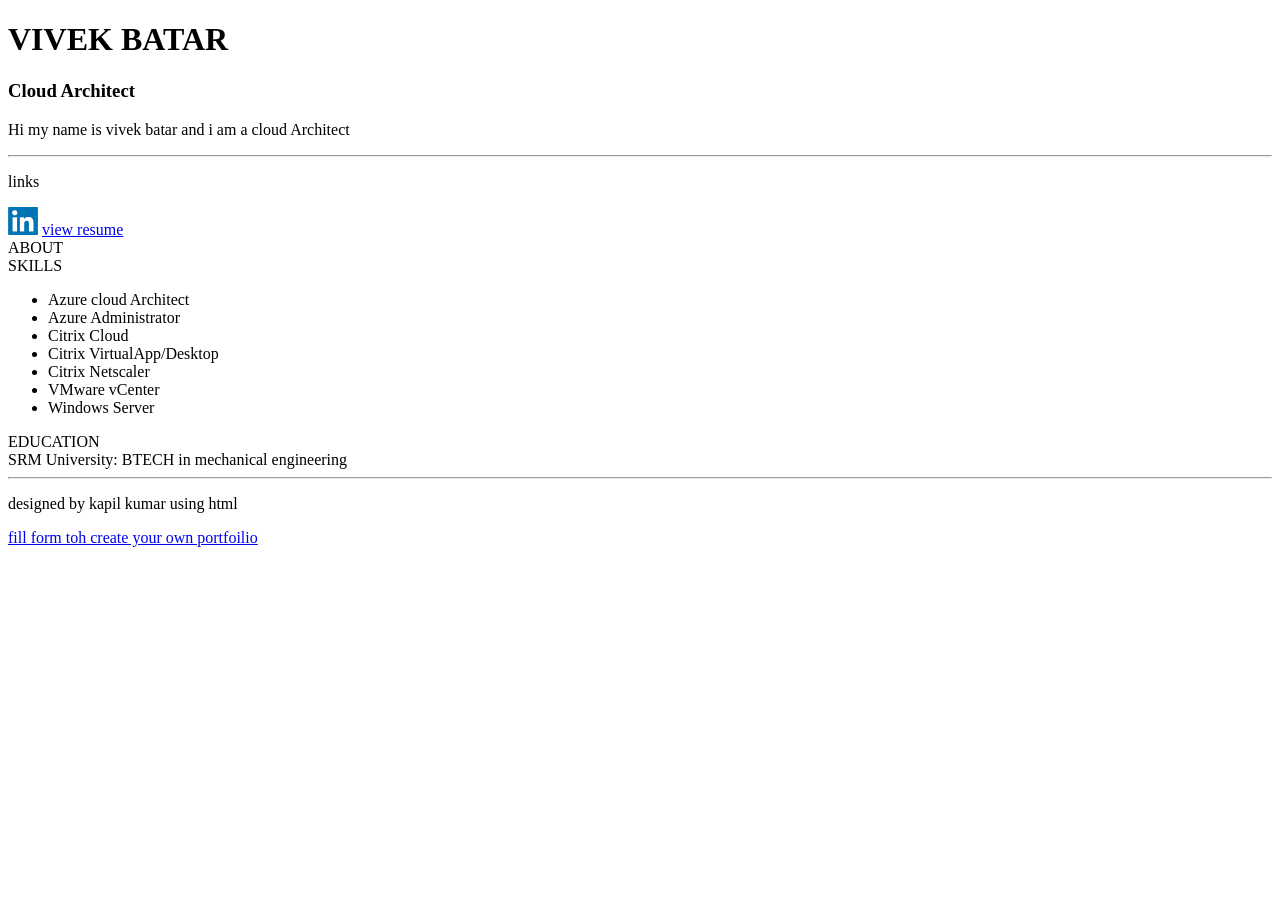
==== index.html @ ec588190 "uploading to repository" ====
<!DOCTYPE html>
<html lang="en">
<head>
    <meta charset="UTF-8">
    <meta name="viewport" content="width=device-width, initial-scale=1.0">
    <title>VIVEK BATAR</title>
    
</head>
<body>
<!-- header -->
    <header>
        <h1>VIVEK BATAR</h1>
        <h3>Cloud Architect</h3>
        <p>Hi my name is vivek batar and i am a cloud Architect</p>
    <hr>
        <p>links</p>
        <!-- linked in -->
        <a href="https://in.linkedin.com/in/vivek-batar-77a251118" target="_blank"><img src="[data-uri]"width='30'alt='linkedin'></a>
        <!-- resume -->
         <a href="C:\vivek batar portfolio website\resume.html" target="_main">view resume</a>
</header>
<!-- main content -->
<main>
        <section>ABOUT</section>
        <section>SKILLS
            <ul>
                <li>Azure cloud Architect</li>
                <li>Azure Administrator</li>
                <li>Citrix Cloud</li>
                <li>Citrix VirtualApp/Desktop</li>
                <li>Citrix Netscaler</li>
                <li>VMware vCenter</li>
                <li>Windows Server</li>
        </section>
        <section>EDUCATION<br>
            SRM University: BTECH in mechanical engineering</section>
    </main>
<!-- footer -->
 <hr>
    <footer>
        <p>designed by kapil kumar using html</p>
        <a href="C:\vivek batar portfolio website\websiteform.html" target="_main">fill form toh create your own portfoilio</a>
    </footer>
</body>
</html>
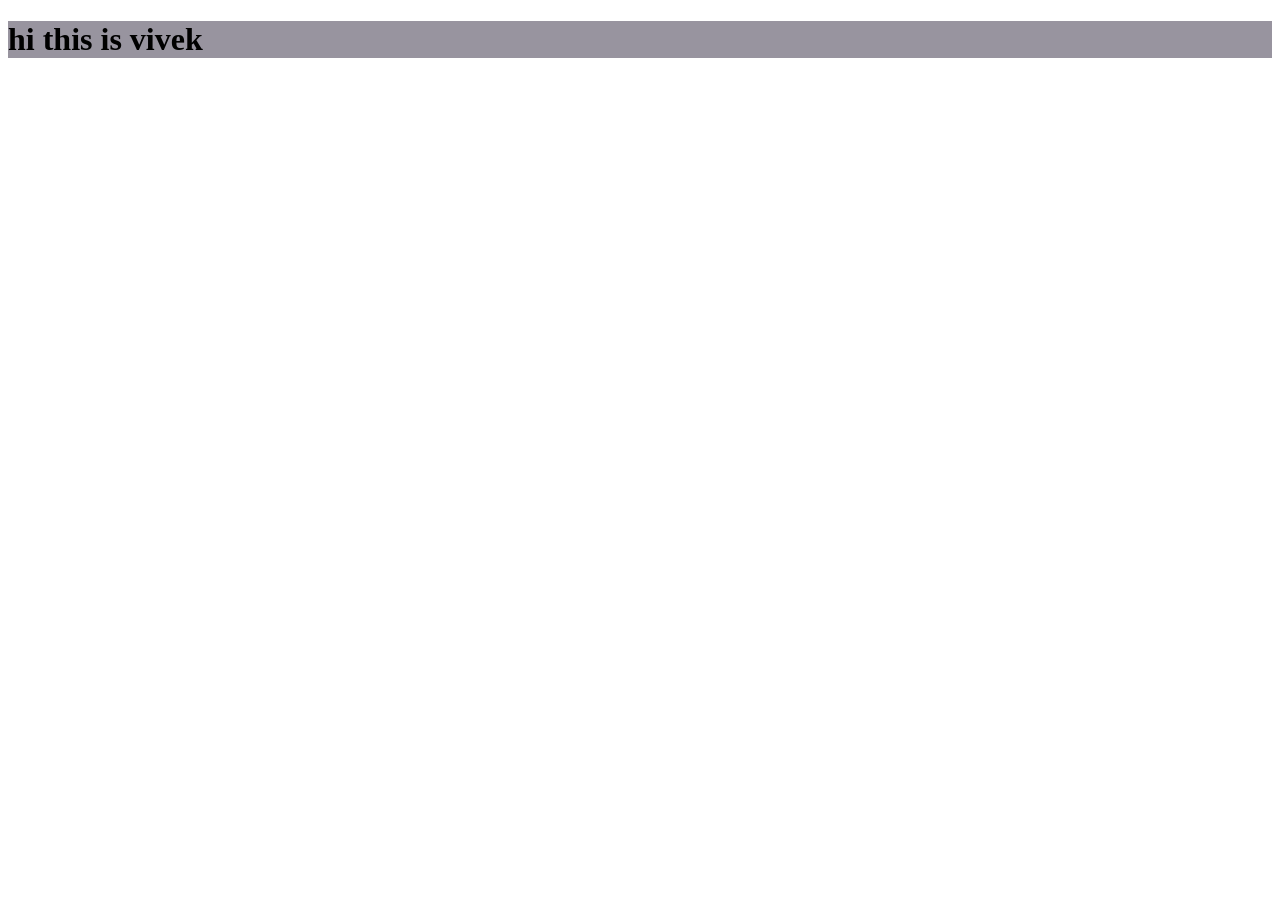
==== commit dc01c73e: "first commit" ====
--- a/index.html
+++ b/index.html
@@ -3,43 +3,10 @@
 <head>
     <meta charset="UTF-8">
     <meta name="viewport" content="width=device-width, initial-scale=1.0">
-    <title>VIVEK BATAR</title>
-    
+    <title>VIVEK BATAR PORTFOLIO</title>
+    <link rel="stylesheet" href="style.css">
 </head>
 <body>
-<!-- header -->
-    <header>
-        <h1>VIVEK BATAR</h1>
-        <h3>Cloud Architect</h3>
-        <p>Hi my name is vivek batar and i am a cloud Architect</p>
-    <hr>
-        <p>links</p>
-        <!-- linked in -->
-        <a href="https://in.linkedin.com/in/vivek-batar-77a251118" target="_blank"><img src="[data-uri]"width='30'alt='linkedin'></a>
-        <!-- resume -->
-         <a href="C:\vivek batar portfolio website\resume.html" target="_main">view resume</a>
-</header>
-<!-- main content -->
-<main>
-        <section>ABOUT</section>
-        <section>SKILLS
-            <ul>
-                <li>Azure cloud Architect</li>
-                <li>Azure Administrator</li>
-                <li>Citrix Cloud</li>
-                <li>Citrix VirtualApp/Desktop</li>
-                <li>Citrix Netscaler</li>
-                <li>VMware vCenter</li>
-                <li>Windows Server</li>
-        </section>
-        <section>EDUCATION<br>
-            SRM University: BTECH in mechanical engineering</section>
-    </main>
-<!-- footer -->
- <hr>
-    <footer>
-        <p>designed by kapil kumar using html</p>
-        <a href="C:\vivek batar portfolio website\websiteform.html" target="_main">fill form toh create your own portfoilio</a>
-    </footer>
+    <h1 style="background-color: rgb(152, 148, 159);">hi this is vivek</h1>
 </body>
 </html>
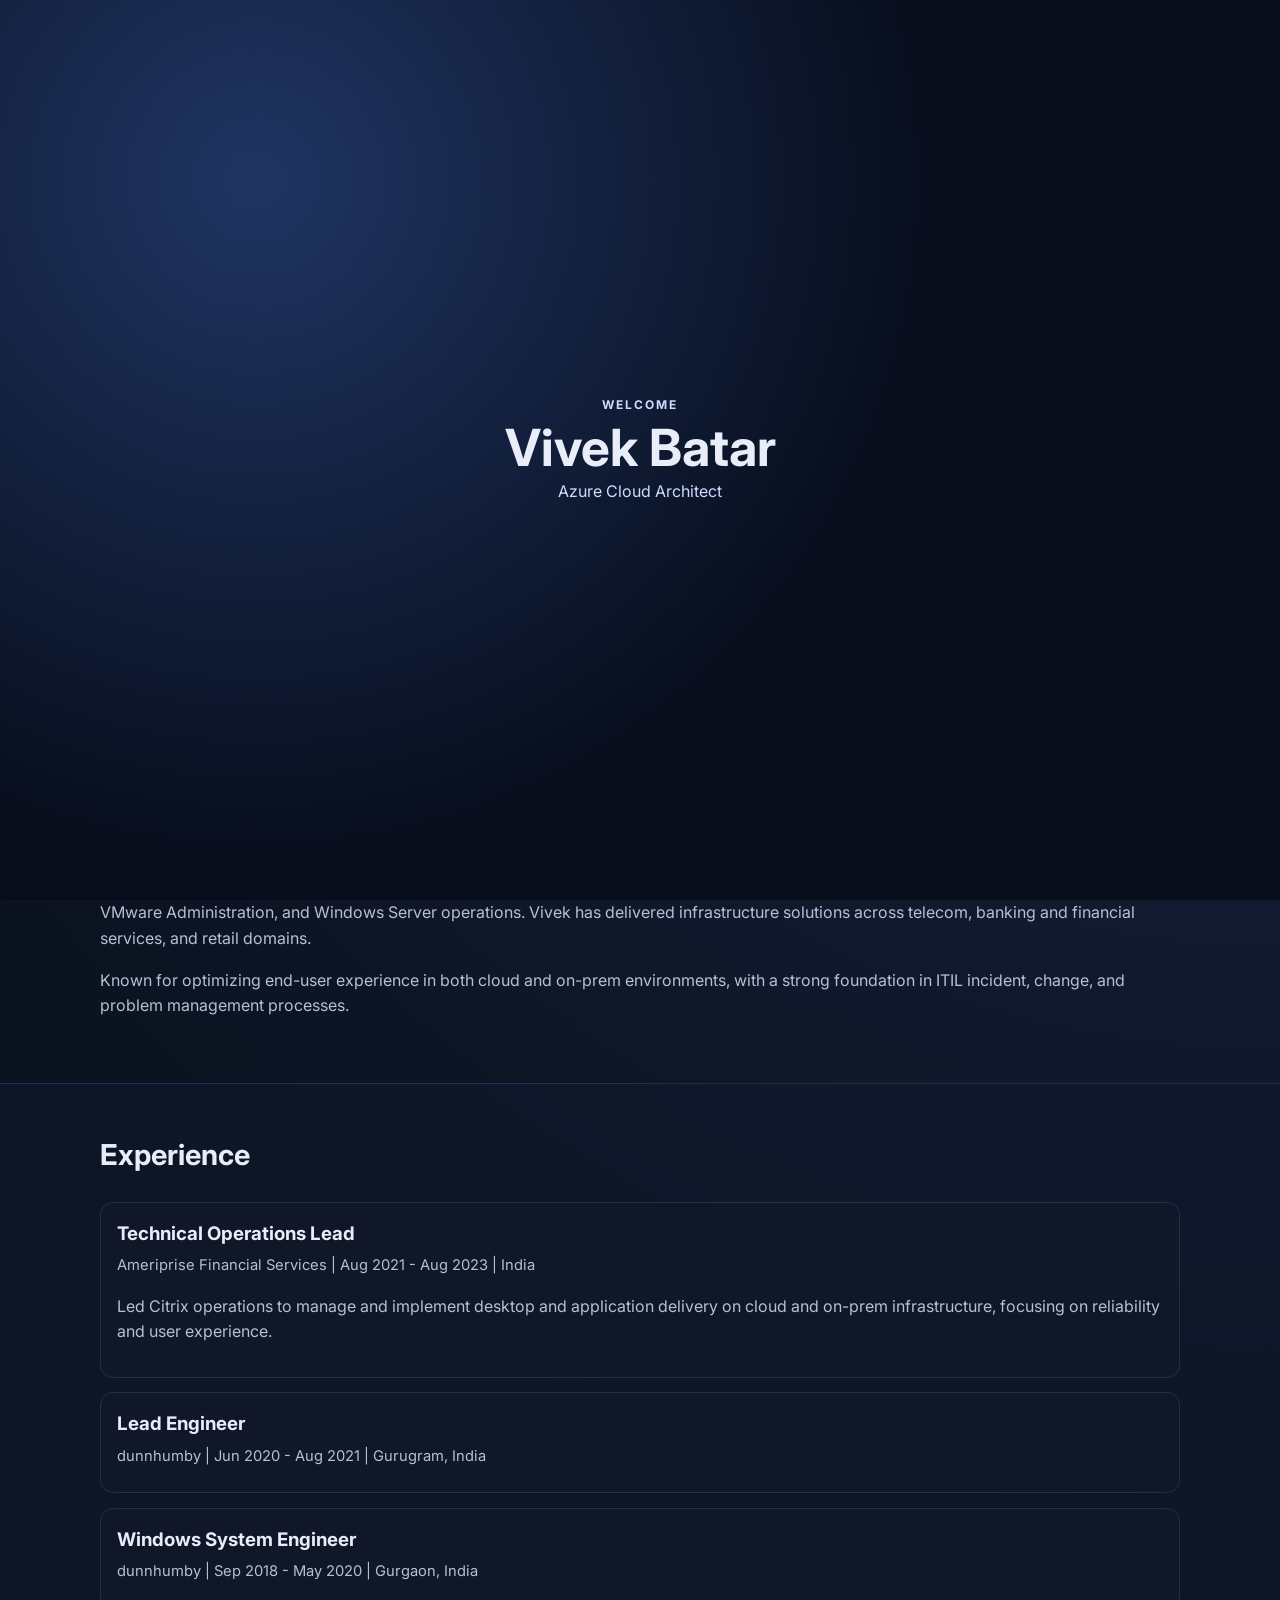
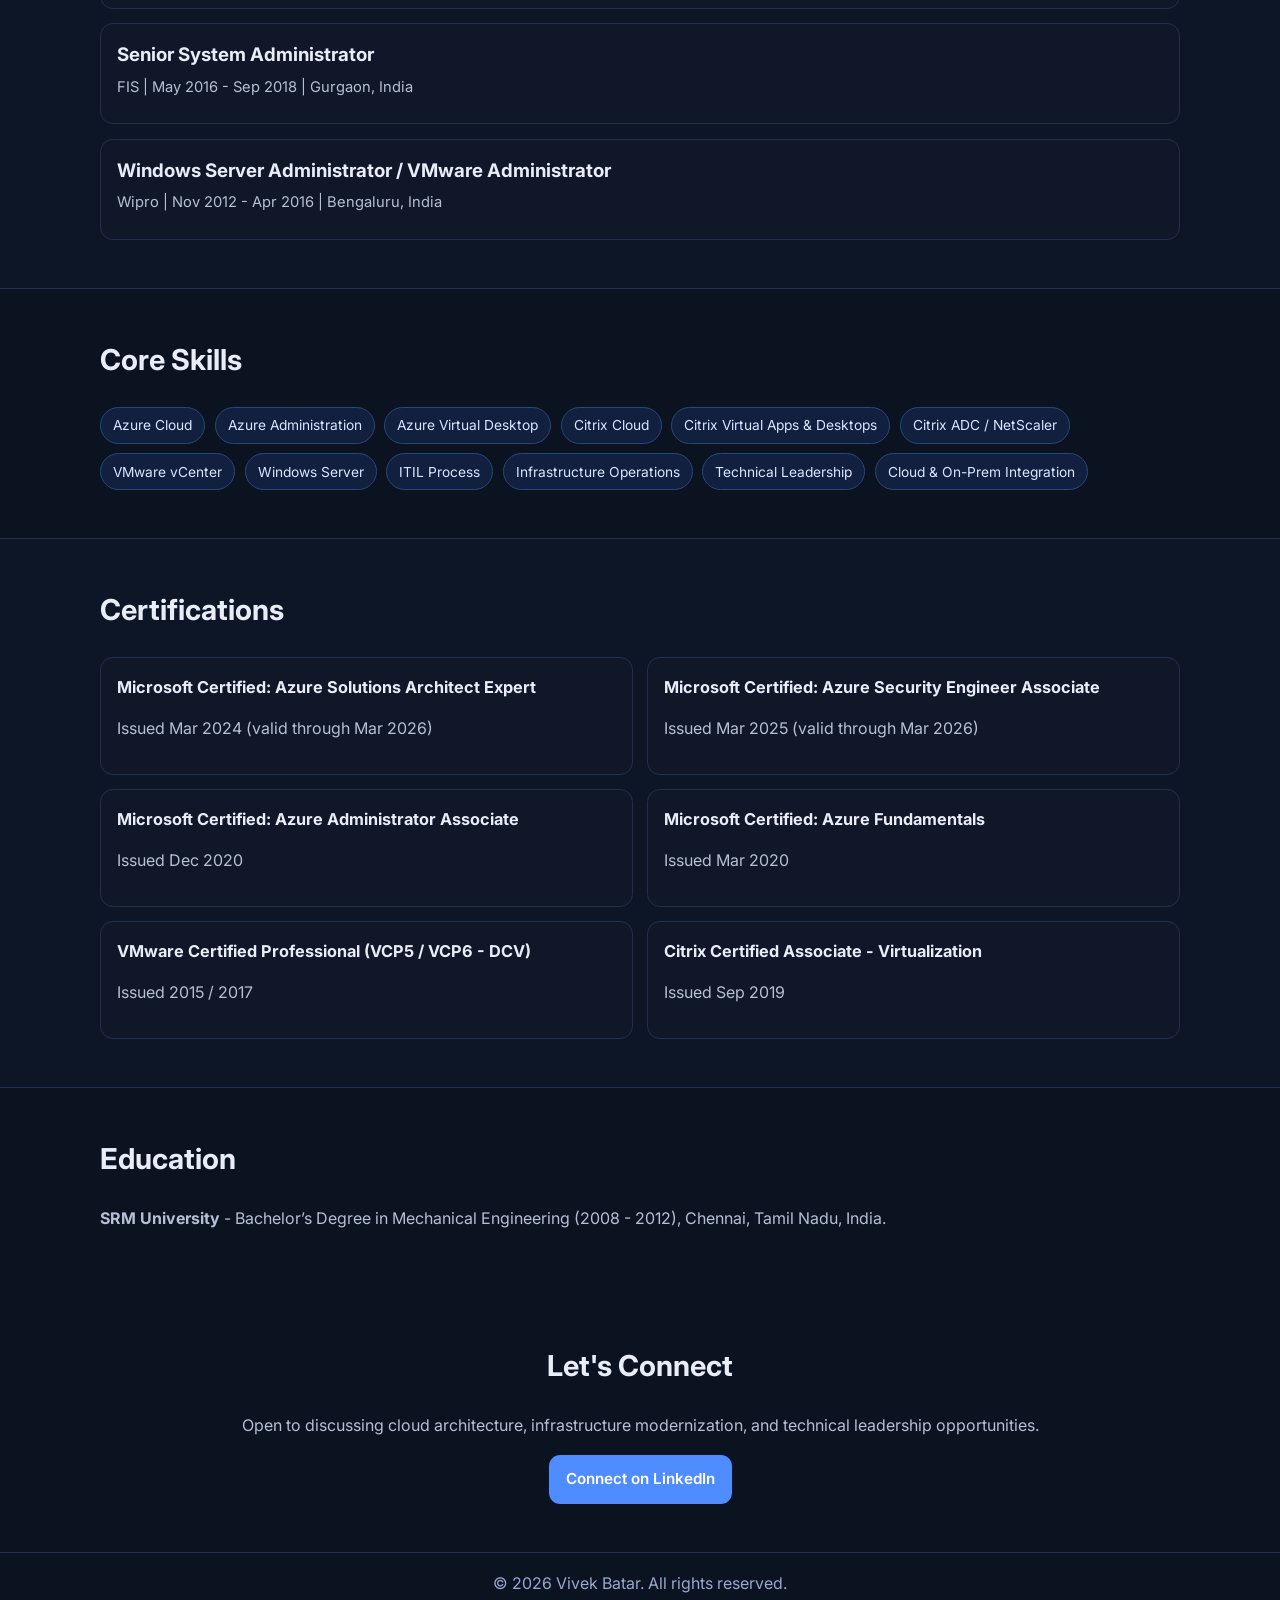
==== commit 11d2fbcb: "initial commit" ====
--- a/index.html
+++ b/index.html
@@ -1,12 +1,266 @@
 <!DOCTYPE html>
 <html lang="en">
 <head>
-    <meta charset="UTF-8">
-    <meta name="viewport" content="width=device-width, initial-scale=1.0">
-    <title>VIVEK BATAR PORTFOLIO</title>
-    <link rel="stylesheet" href="style.css">
+  <meta charset="UTF-8" />
+  <meta name="viewport" content="width=device-width, initial-scale=1.0" />
+  <title>Vivek Batar | Azure Cloud Architect</title>
+  <meta
+    name="description"
+    content="Portfolio website of Vivek Batar, Azure Cloud Architect and Infrastructure Operations Leader with experience in Citrix, VMware, and Windows Server."
+  />
+  <link rel="preconnect" href="https://fonts.googleapis.com" />
+  <link rel="preconnect" href="https://fonts.gstatic.com" crossorigin />
+  <link
+    href="https://fonts.googleapis.com/css2?family=Inter:wght@400;500;600;700;800&display=swap"
+    rel="stylesheet"
+  />
+  <link rel="stylesheet" href="style.css" />
+  <script src="https://platform.linkedin.com/badges/js/profile.js" async defer></script>
 </head>
 <body>
-    <h1 style="background-color: rgb(152, 148, 159);">hi this is vivek</h1>
+  <div id="intro-splash" class="intro-splash" role="status" aria-live="polite">
+    <div class="intro-content">
+      <p class="intro-eyebrow">Welcome</p>
+      <h2>Vivek Batar</h2>
+      <p>Azure Cloud Architect</p>
+    </div>
+  </div>
+
+  <header class="site-header">
+    <div class="container nav-wrap">
+      <a href="#top" class="logo">Vivek<span>Batar</span></a>
+      <nav class="nav-links" aria-label="Primary navigation">
+        <a href="#about">About</a>
+        <a href="#experience">Experience</a>
+        <a href="#skills">Skills</a>
+        <a href="#certifications">Certifications</a>
+        <a href="#contact">Contact</a>
+      </nav>
+    </div>
+  </header>
+
+  <main id="top">
+    <section class="hero">
+      <div class="container hero-grid">
+        <div>
+          <p class="eyebrow">Azure Cloud Architect</p>
+          <h1>Vivek Batar</h1>
+          <p class="hero-subtitle">
+            Azure Architect and Infrastructure Operations Leader specializing in Citrix Cloud,
+            Azure Administration, VMware, and enterprise Windows environments.
+          </p>
+          <div class="hero-actions">
+            <a class="btn btn-primary" href="#contact">Get In Touch</a>
+            <a
+              class="btn btn-secondary"
+              href="https://www.linkedin.com/in/vivek-batar-77a251118/?originalSubdomain=in"
+              target="_blank"
+              rel="noopener noreferrer"
+            >
+              LinkedIn Profile
+            </a>
+          </div>
+        </div>
+        <div class="hero-side">
+          <aside class="profile-card">
+            <h2>Profile Photo</h2>
+            <div
+              class="badge-base LI-profile-badge"
+              data-locale="en_US"
+              data-size="large"
+              data-theme="dark"
+              data-type="VERTICAL"
+              data-vanity="vivek-batar-77a251118"
+              data-version="v1"
+            >
+              <a
+                class="badge-base__link LI-simple-link"
+                href="https://www.linkedin.com/in/vivek-batar-77a251118/?originalSubdomain=in"
+              >
+                Vivek Batar
+              </a>
+            </div>
+          </aside>
+          <aside class="hero-card">
+            <h2>Quick Snapshot</h2>
+            <ul>
+              <li>10+ years of IT infrastructure experience</li>
+              <li>Based in Gurugram, Haryana, India</li>
+              <li>Focus: Azure, Citrix, VMware, Windows Server</li>
+              <li>Infra Ops Tech Lead at global enterprises</li>
+            </ul>
+          </aside>
+        </div>
+      </div>
+    </section>
+
+    <section id="about" class="section">
+      <div class="container">
+        <h2>About</h2>
+        <p>
+          Technology professional with hands-on experience in Citrix XenApp/Desktop administration,
+          Citrix Cloud, Citrix ADC, Azure Administration, VMware Administration, and Windows Server
+          operations. Vivek has delivered infrastructure solutions across telecom, banking and
+          financial services, and retail domains.
+        </p>
+        <p>
+          Known for optimizing end-user experience in both cloud and on-prem environments, with a
+          strong foundation in ITIL incident, change, and problem management processes.
+        </p>
+      </div>
+    </section>
+
+    <section id="experience" class="section section-muted">
+      <div class="container">
+        <h2>Experience</h2>
+        <div class="timeline">
+          <article class="timeline-item">
+            <h3>Technical Operations Lead</h3>
+            <p class="meta">Ameriprise Financial Services | Aug 2021 - Aug 2023 | India</p>
+            <p>
+              Led Citrix operations to manage and implement desktop and application delivery on cloud
+              and on-prem infrastructure, focusing on reliability and user experience.
+            </p>
+          </article>
+
+          <article class="timeline-item">
+            <h3>Lead Engineer</h3>
+            <p class="meta">dunnhumby | Jun 2020 - Aug 2021 | Gurugram, India</p>
+          </article>
+
+          <article class="timeline-item">
+            <h3>Windows System Engineer</h3>
+            <p class="meta">dunnhumby | Sep 2018 - May 2020 | Gurgaon, India</p>
+          </article>
+
+          <article class="timeline-item">
+            <h3>Senior System Administrator</h3>
+            <p class="meta">FIS | May 2016 - Sep 2018 | Gurgaon, India</p>
+          </article>
+
+          <article class="timeline-item">
+            <h3>Windows Server Administrator / VMware Administrator</h3>
+            <p class="meta">Wipro | Nov 2012 - Apr 2016 | Bengaluru, India</p>
+          </article>
+        </div>
+      </div>
+    </section>
+
+    <section id="skills" class="section">
+      <div class="container">
+        <h2>Core Skills</h2>
+        <div class="chips">
+          <span>Azure Cloud</span>
+          <span>Azure Administration</span>
+          <span>Azure Virtual Desktop</span>
+          <span>Citrix Cloud</span>
+          <span>Citrix Virtual Apps & Desktops</span>
+          <span>Citrix ADC / NetScaler</span>
+          <span>VMware vCenter</span>
+          <span>Windows Server</span>
+          <span>ITIL Process</span>
+          <span>Infrastructure Operations</span>
+          <span>Technical Leadership</span>
+          <span>Cloud & On-Prem Integration</span>
+        </div>
+      </div>
+    </section>
+
+    <section id="certifications" class="section section-muted">
+      <div class="container">
+        <h2>Certifications</h2>
+        <div class="cards">
+          <article class="card">
+            <h3>Microsoft Certified: Azure Solutions Architect Expert</h3>
+            <p>Issued Mar 2024 (valid through Mar 2026)</p>
+          </article>
+          <article class="card">
+            <h3>Microsoft Certified: Azure Security Engineer Associate</h3>
+            <p>Issued Mar 2025 (valid through Mar 2026)</p>
+          </article>
+          <article class="card">
+            <h3>Microsoft Certified: Azure Administrator Associate</h3>
+            <p>Issued Dec 2020</p>
+          </article>
+          <article class="card">
+            <h3>Microsoft Certified: Azure Fundamentals</h3>
+            <p>Issued Mar 2020</p>
+          </article>
+          <article class="card">
+            <h3>VMware Certified Professional (VCP5 / VCP6 - DCV)</h3>
+            <p>Issued 2015 / 2017</p>
+          </article>
+          <article class="card">
+            <h3>Citrix Certified Associate - Virtualization</h3>
+            <p>Issued Sep 2019</p>
+          </article>
+        </div>
+      </div>
+    </section>
+
+    <section id="education" class="section">
+      <div class="container">
+        <h2>Education</h2>
+        <p>
+          <strong>SRM University</strong> - Bachelor’s Degree in Mechanical Engineering
+          (2008 - 2012), Chennai, Tamil Nadu, India.
+        </p>
+      </div>
+    </section>
+
+    <section id="contact" class="section">
+      <div class="container contact">
+        <h2>Let's Connect</h2>
+        <p>
+          Open to discussing cloud architecture, infrastructure modernization, and technical
+          leadership opportunities.
+        </p>
+        <a
+          class="btn btn-primary"
+          href="https://www.linkedin.com/in/vivek-batar-77a251118/?originalSubdomain=in"
+          target="_blank"
+          rel="noopener noreferrer"
+        >
+          Connect on LinkedIn
+        </a>
+      </div>
+    </section>
+  </main>
+
+  <footer class="site-footer">
+    <div class="container">
+      <p>© <span id="year"></span> Vivek Batar. All rights reserved.</p>
+    </div>
+  </footer>
+
+  <script>
+    (function () {
+      const splash = document.getElementById("intro-splash");
+      const splashKey = "vivek-portfolio-intro-seen";
+      const prefersReducedMotion = window.matchMedia("(prefers-reduced-motion: reduce)").matches;
+      const hasSeenIntro = localStorage.getItem(splashKey) === "1";
+
+      if (hasSeenIntro) {
+        splash.remove();
+        return;
+      }
+
+      document.body.classList.add("splash-active");
+      requestAnimationFrame(() => splash.classList.add("show"));
+
+      const splashDuration = prefersReducedMotion ? 700 : 2200;
+      setTimeout(() => {
+        splash.classList.add("hide");
+        document.body.classList.remove("splash-active");
+        localStorage.setItem(splashKey, "1");
+      }, splashDuration);
+
+      setTimeout(() => {
+        splash.remove();
+      }, splashDuration + 700);
+    })();
+
+    document.getElementById("year").textContent = new Date().getFullYear();
+  </script>
 </body>
-</html>+</html>
--- a/style.css
+++ b/style.css
@@ -0,0 +1,444 @@
+:root {
+  --bg: #0b1220;
+  --surface: #111a2d;
+  --surface-2: #0f1728;
+  --text: #e8edf8;
+  --muted: #b6c0d4;
+  --primary: #4f8cff;
+  --primary-dark: #3d74d6;
+  --border: #21304e;
+  --max-width: 1080px;
+}
+
+*,
+*::before,
+*::after {
+  box-sizing: border-box;
+}
+
+html {
+  scroll-behavior: smooth;
+}
+
+body {
+  margin: 0;
+  font-family: "Inter", sans-serif;
+  background: radial-gradient(circle at top right, #1a2743 0%, var(--bg) 45%);
+  color: var(--text);
+  line-height: 1.6;
+}
+
+body.splash-active {
+  overflow: hidden;
+}
+
+img,
+iframe {
+  max-width: 100%;
+}
+
+a {
+  color: inherit;
+}
+
+.container {
+  width: min(100% - 2rem, var(--max-width));
+  margin-inline: auto;
+}
+
+.site-header {
+  position: sticky;
+  top: 0;
+  z-index: 10;
+  background: rgba(11, 18, 32, 0.9);
+  border-bottom: 1px solid var(--border);
+  backdrop-filter: blur(8px);
+}
+
+.nav-wrap {
+  display: flex;
+  align-items: center;
+  justify-content: space-between;
+  padding: 0.9rem 0;
+}
+
+.logo {
+  text-decoration: none;
+  font-weight: 800;
+  font-size: 1.15rem;
+  letter-spacing: 0.2px;
+}
+
+.logo span {
+  color: var(--primary);
+}
+
+.nav-links {
+  display: flex;
+  gap: 1.1rem;
+}
+
+.nav-links a {
+  text-decoration: none;
+  color: var(--muted);
+  font-size: 0.95rem;
+  white-space: nowrap;
+}
+
+.nav-links a:hover {
+  color: #ffffff;
+}
+
+.hero {
+  padding: 5rem 0 3.2rem;
+}
+
+.hero-grid {
+  display: grid;
+  grid-template-columns: 1.6fr 1fr;
+  gap: 1.5rem;
+  align-items: start;
+}
+
+.hero-side {
+  display: grid;
+  gap: 0.9rem;
+}
+
+.eyebrow {
+  margin: 0;
+  color: #8fb1ff;
+  font-weight: 700;
+  text-transform: uppercase;
+  letter-spacing: 1.4px;
+  font-size: 0.78rem;
+}
+
+h1 {
+  margin: 0.5rem 0 0.7rem;
+  font-size: clamp(2rem, 5vw, 3.4rem);
+  line-height: 1.1;
+}
+
+.hero-subtitle {
+  margin: 0;
+  color: var(--muted);
+  max-width: 62ch;
+}
+
+.hero-actions {
+  margin-top: 1.3rem;
+  display: flex;
+  flex-wrap: wrap;
+  gap: 0.8rem;
+}
+
+.btn {
+  display: inline-block;
+  text-decoration: none;
+  border-radius: 0.7rem;
+  font-weight: 600;
+  font-size: 0.95rem;
+  padding: 0.72rem 1rem;
+  border: 1px solid transparent;
+}
+
+.btn-primary {
+  background: var(--primary);
+  color: #fff;
+}
+
+.btn-primary:hover {
+  background: var(--primary-dark);
+}
+
+.btn-secondary {
+  border-color: var(--border);
+  background: transparent;
+  color: var(--text);
+}
+
+.btn-secondary:hover {
+  border-color: #3b5a99;
+}
+
+.hero-card {
+  background: linear-gradient(180deg, var(--surface), var(--surface-2));
+  border: 1px solid var(--border);
+  border-radius: 1rem;
+  padding: 1.2rem;
+}
+
+.profile-card {
+  background: linear-gradient(180deg, var(--surface), var(--surface-2));
+  border: 1px solid var(--border);
+  border-radius: 1rem;
+  padding: 1.2rem;
+}
+
+.profile-card h2 {
+  margin-top: 0;
+  margin-bottom: 0.7rem;
+  font-size: 1.05rem;
+}
+
+.profile-card .LI-profile-badge {
+  width: 100%;
+  min-height: 290px;
+}
+
+.profile-card .badge-base__link {
+  word-break: break-word;
+}
+
+.hero-card h2 {
+  margin-top: 0;
+  font-size: 1.05rem;
+}
+
+.hero-card ul {
+  margin: 0;
+  padding-left: 1.1rem;
+  color: var(--muted);
+}
+
+.section {
+  padding: 3rem 0;
+}
+
+.section h2 {
+  margin-top: 0;
+  font-size: 1.8rem;
+}
+
+.section p {
+  color: var(--muted);
+}
+
+.section-muted {
+  background: rgba(17, 26, 45, 0.52);
+  border-top: 1px solid var(--border);
+  border-bottom: 1px solid var(--border);
+}
+
+.timeline {
+  display: grid;
+  gap: 0.9rem;
+}
+
+.timeline-item {
+  background: var(--surface-2);
+  border: 1px solid var(--border);
+  border-radius: 0.8rem;
+  padding: 1rem;
+}
+
+.timeline-item h3 {
+  margin: 0 0 0.35rem;
+}
+
+.meta {
+  margin: 0 0 0.5rem;
+  color: #92a6d0;
+  font-size: 0.92rem;
+}
+
+.chips {
+  display: flex;
+  flex-wrap: wrap;
+  gap: 0.6rem;
+}
+
+.chips span {
+  background: #11203f;
+  color: #dbe6ff;
+  border: 1px solid #28477a;
+  border-radius: 999px;
+  padding: 0.4rem 0.75rem;
+  font-size: 0.86rem;
+}
+
+.cards {
+  display: grid;
+  grid-template-columns: repeat(2, minmax(0, 1fr));
+  gap: 0.9rem;
+}
+
+.card {
+  background: var(--surface-2);
+  border: 1px solid var(--border);
+  border-radius: 0.8rem;
+  padding: 1rem;
+}
+
+.card h3 {
+  margin: 0 0 0.35rem;
+  font-size: 1.02rem;
+}
+
+.contact {
+  text-align: center;
+}
+
+.site-footer {
+  border-top: 1px solid var(--border);
+  padding: 1.1rem 0 1.8rem;
+}
+
+.site-footer p {
+  color: #97a9d0;
+  margin: 0;
+  text-align: center;
+}
+
+.intro-splash {
+  position: fixed;
+  inset: 0;
+  z-index: 1000;
+  background: radial-gradient(circle at 20% 20%, #203563 0%, #070d1b 55%);
+  display: grid;
+  place-items: center;
+  opacity: 1;
+  transform: scale(1);
+  transition: opacity 0.65s ease, transform 0.65s ease;
+}
+
+.intro-content {
+  text-align: center;
+  animation: intro-pop 1.2s ease;
+}
+
+.intro-eyebrow {
+  margin: 0;
+  letter-spacing: 2px;
+  text-transform: uppercase;
+  color: #8cb0ff;
+  font-size: 0.75rem;
+  font-weight: 700;
+}
+
+.intro-content h2 {
+  margin: 0.35rem 0 0.25rem;
+  font-size: clamp(2rem, 6vw, 3.2rem);
+  line-height: 1.08;
+}
+
+.intro-content p {
+  margin: 0;
+  color: #cfdbff;
+}
+
+.intro-splash.hide {
+  opacity: 0;
+  transform: scale(1.02);
+  pointer-events: none;
+}
+
+@keyframes intro-pop {
+  0% {
+    opacity: 0;
+    transform: translateY(16px) scale(0.98);
+  }
+  100% {
+    opacity: 1;
+    transform: translateY(0) scale(1);
+  }
+}
+
+@media (max-width: 900px) {
+  .hero {
+    padding: 4rem 0 2.8rem;
+  }
+
+  .hero-grid {
+    grid-template-columns: 1fr;
+    gap: 1.1rem;
+  }
+
+  .hero-side {
+    grid-template-columns: 1fr 1fr;
+  }
+
+  .cards {
+    grid-template-columns: 1fr;
+  }
+
+  .section {
+    padding: 2.5rem 0;
+  }
+}
+
+@media (max-width: 700px) {
+  .container {
+    width: min(100% - 1.25rem, var(--max-width));
+  }
+
+  .nav-wrap {
+    flex-direction: column;
+    gap: 0.65rem;
+  }
+
+  .nav-links {
+    width: 100%;
+    flex-wrap: wrap;
+    justify-content: center;
+    gap: 0.7rem 0.9rem;
+  }
+
+  .hero {
+    padding-top: 3.5rem;
+  }
+
+  .hero-actions {
+    flex-direction: column;
+    align-items: stretch;
+  }
+
+  .hero-actions .btn {
+    width: 100%;
+    text-align: center;
+  }
+
+  .hero-side {
+    grid-template-columns: 1fr;
+  }
+
+  .section h2 {
+    font-size: 1.55rem;
+  }
+
+  .timeline-item,
+  .card,
+  .hero-card,
+  .profile-card {
+    padding: 0.9rem;
+  }
+
+  .chips span {
+    font-size: 0.82rem;
+    padding: 0.36rem 0.65rem;
+  }
+}
+
+@media (max-width: 480px) {
+  h1 {
+    font-size: clamp(1.8rem, 9vw, 2.3rem);
+  }
+
+  .eyebrow {
+    font-size: 0.72rem;
+    letter-spacing: 1.1px;
+  }
+
+  .hero-subtitle {
+    font-size: 0.95rem;
+  }
+
+  .meta {
+    font-size: 0.86rem;
+  }
+
+  .site-footer {
+    padding: 1rem 0 1.35rem;
+  }
+}
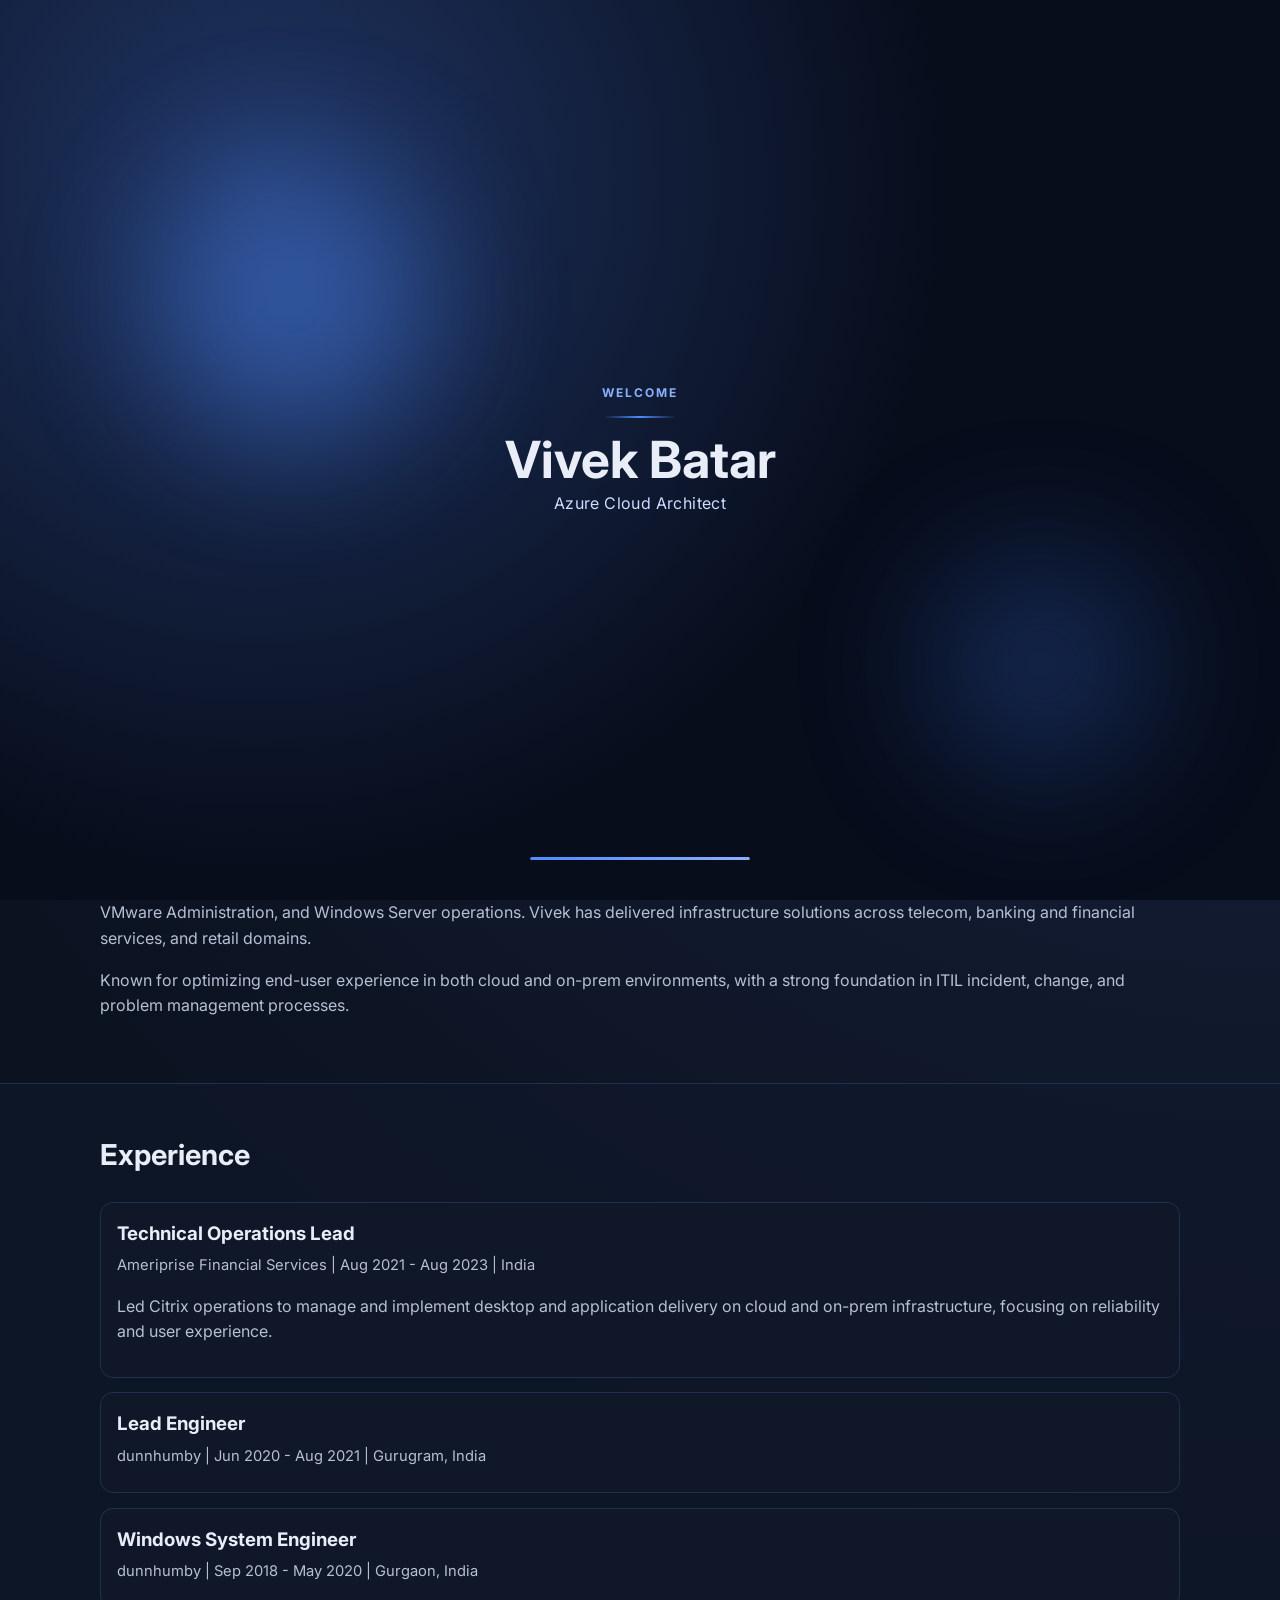
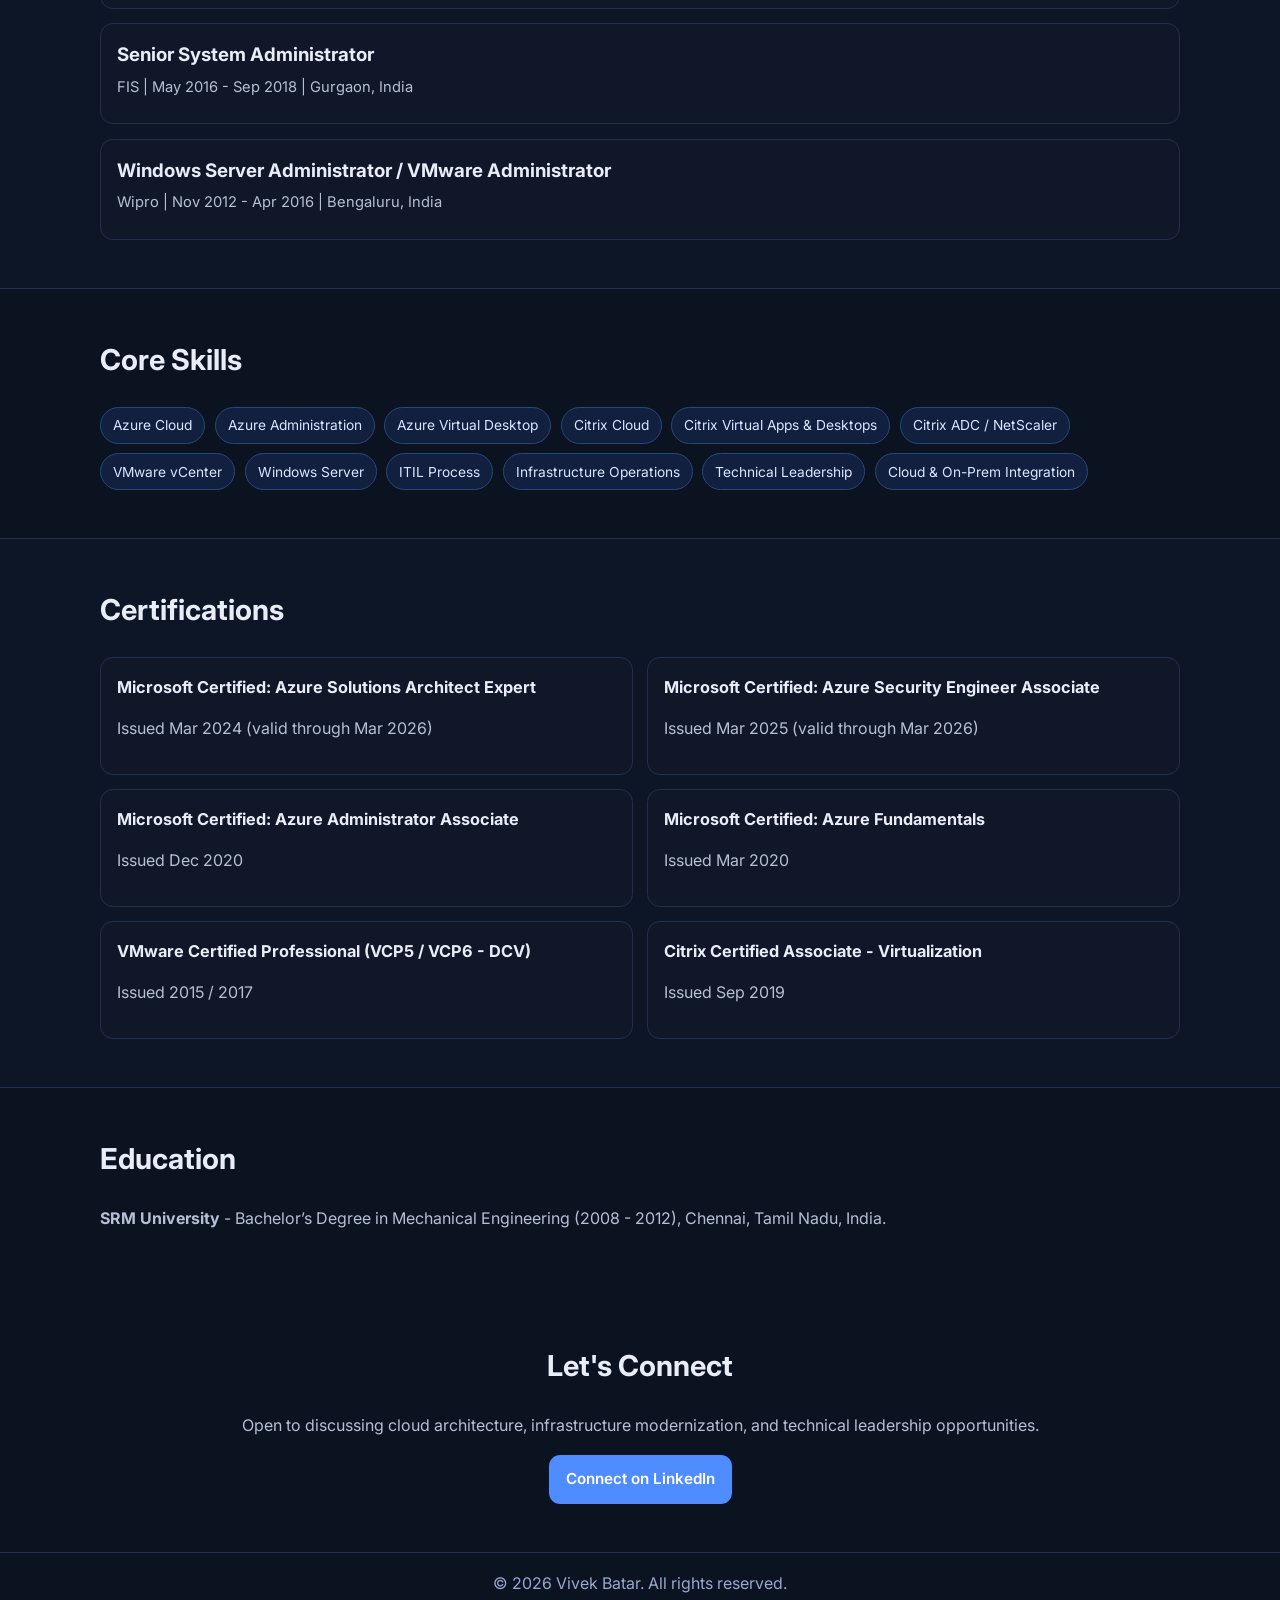
==== commit 3959407f: "intro splash animation modification" ====
--- a/index.html
+++ b/index.html
@@ -19,10 +19,16 @@
 </head>
 <body>
   <div id="intro-splash" class="intro-splash" role="status" aria-live="polite">
+    <div class="intro-glow intro-glow--one" aria-hidden="true"></div>
+    <div class="intro-glow intro-glow--two" aria-hidden="true"></div>
     <div class="intro-content">
       <p class="intro-eyebrow">Welcome</p>
-      <h2>Vivek Batar</h2>
-      <p>Azure Cloud Architect</p>
+      <div class="intro-line" aria-hidden="true"></div>
+      <h2 class="intro-name">Vivek Batar</h2>
+      <p class="intro-role">Azure Cloud Architect</p>
+    </div>
+    <div class="intro-progress" aria-hidden="true">
+      <span class="intro-progress-bar"></span>
     </div>
   </div>
 
@@ -248,7 +254,9 @@
       document.body.classList.add("splash-active");
       requestAnimationFrame(() => splash.classList.add("show"));
 
-      const splashDuration = prefersReducedMotion ? 700 : 2200;
+      const splashDuration = prefersReducedMotion ? 900 : 4500;
+      const exitDuration = prefersReducedMotion ? 400 : 900;
+
       setTimeout(() => {
         splash.classList.add("hide");
         document.body.classList.remove("splash-active");
@@ -257,7 +265,7 @@
 
       setTimeout(() => {
         splash.remove();
-      }, splashDuration + 700);
+      }, splashDuration + exitDuration);
     })();
 
     document.getElementById("year").textContent = new Date().getFullYear();
--- a/style.css
+++ b/style.css
@@ -298,14 +298,48 @@
   background: radial-gradient(circle at 20% 20%, #203563 0%, #070d1b 55%);
   display: grid;
   place-items: center;
+  overflow: hidden;
+  opacity: 0;
+  transform: scale(1.04);
+  transition: opacity 0.9s ease, transform 0.9s ease;
+}
+
+.intro-splash.show {
   opacity: 1;
   transform: scale(1);
-  transition: opacity 0.65s ease, transform 0.65s ease;
+}
+
+.intro-glow {
+  position: absolute;
+  border-radius: 50%;
+  filter: blur(70px);
+  opacity: 0;
+  pointer-events: none;
+}
+
+.intro-glow--one {
+  width: 280px;
+  height: 280px;
+  background: #4f8cff;
+  top: 18%;
+  left: 12%;
+  animation: intro-glow-in 1.2s ease forwards, intro-float 5s ease-in-out 1.2s infinite;
+}
+
+.intro-glow--two {
+  width: 220px;
+  height: 220px;
+  background: #2a4f9e;
+  bottom: 14%;
+  right: 10%;
+  animation: intro-glow-in 1.4s ease 0.3s forwards, intro-float 6s ease-in-out 1.5s infinite reverse;
 }
 
 .intro-content {
+  position: relative;
+  z-index: 1;
   text-align: center;
-  animation: intro-pop 1.2s ease;
+  padding: 0 1.25rem;
 }
 
 .intro-eyebrow {
@@ -315,33 +349,161 @@
   color: #8cb0ff;
   font-size: 0.75rem;
   font-weight: 700;
-}
-
-.intro-content h2 {
+  opacity: 0;
+  transform: translateY(12px);
+  animation: intro-fade-up 0.9s ease 0.4s forwards;
+}
+
+.intro-line {
+  width: 0;
+  height: 2px;
+  margin: 0.85rem auto;
+  background: linear-gradient(90deg, transparent, #4f8cff, transparent);
+  border-radius: 999px;
+  animation: intro-line-grow 1.1s ease 0.9s forwards;
+}
+
+.intro-name {
   margin: 0.35rem 0 0.25rem;
   font-size: clamp(2rem, 6vw, 3.2rem);
   line-height: 1.08;
-}
-
-.intro-content p {
+  opacity: 0;
+  transform: translateY(18px) scale(0.97);
+  animation: intro-name-in 1s ease 1.2s forwards;
+}
+
+.intro-role {
   margin: 0;
   color: #cfdbff;
+  opacity: 0;
+  letter-spacing: 0.4px;
+  animation: intro-fade-up 0.9s ease 1.7s forwards;
+}
+
+.intro-progress {
+  position: absolute;
+  bottom: 2.5rem;
+  left: 50%;
+  transform: translateX(-50%);
+  width: min(220px, 60vw);
+  height: 3px;
+  background: rgba(255, 255, 255, 0.12);
+  border-radius: 999px;
+  overflow: hidden;
+  opacity: 0;
+  animation: intro-fade-in 0.6s ease 0.6s forwards;
+}
+
+.intro-progress-bar {
+  display: block;
+  width: 0;
+  height: 100%;
+  background: linear-gradient(90deg, #4f8cff, #8cb0ff);
+  border-radius: inherit;
+  animation: intro-progress-fill 4.2s ease-in-out 0.8s forwards;
 }
 
 .intro-splash.hide {
   opacity: 0;
-  transform: scale(1.02);
+  transform: scale(1.03);
   pointer-events: none;
 }
 
-@keyframes intro-pop {
-  0% {
-    opacity: 0;
-    transform: translateY(16px) scale(0.98);
-  }
+.intro-splash.hide .intro-content {
+  animation: intro-content-out 0.9s ease forwards;
+}
+
+@keyframes intro-glow-in {
+  to {
+    opacity: 0.45;
+  }
+}
+
+@keyframes intro-float {
+  0%,
   100% {
+    transform: translateY(0);
+  }
+  50% {
+    transform: translateY(-14px);
+  }
+}
+
+@keyframes intro-fade-up {
+  to {
+    opacity: 1;
+    transform: translateY(0);
+  }
+}
+
+@keyframes intro-fade-in {
+  to {
+    opacity: 1;
+  }
+}
+
+@keyframes intro-line-grow {
+  to {
+    width: 72px;
+  }
+}
+
+@keyframes intro-name-in {
+  to {
     opacity: 1;
     transform: translateY(0) scale(1);
+  }
+}
+
+@keyframes intro-progress-fill {
+  to {
+    width: 100%;
+  }
+}
+
+@keyframes intro-content-out {
+  to {
+    opacity: 0;
+    transform: translateY(-10px) scale(0.98);
+  }
+}
+
+@media (prefers-reduced-motion: reduce) {
+  .intro-splash,
+  .intro-glow,
+  .intro-eyebrow,
+  .intro-line,
+  .intro-name,
+  .intro-role,
+  .intro-progress,
+  .intro-progress-bar {
+    animation: none !important;
+    transition: none !important;
+  }
+
+  .intro-splash.show {
+    opacity: 1;
+    transform: none;
+  }
+
+  .intro-eyebrow,
+  .intro-name,
+  .intro-role,
+  .intro-progress {
+    opacity: 1;
+    transform: none;
+  }
+
+  .intro-line {
+    width: 72px;
+  }
+
+  .intro-progress-bar {
+    width: 100%;
+  }
+
+  .intro-glow {
+    opacity: 0.3;
   }
 }
 
